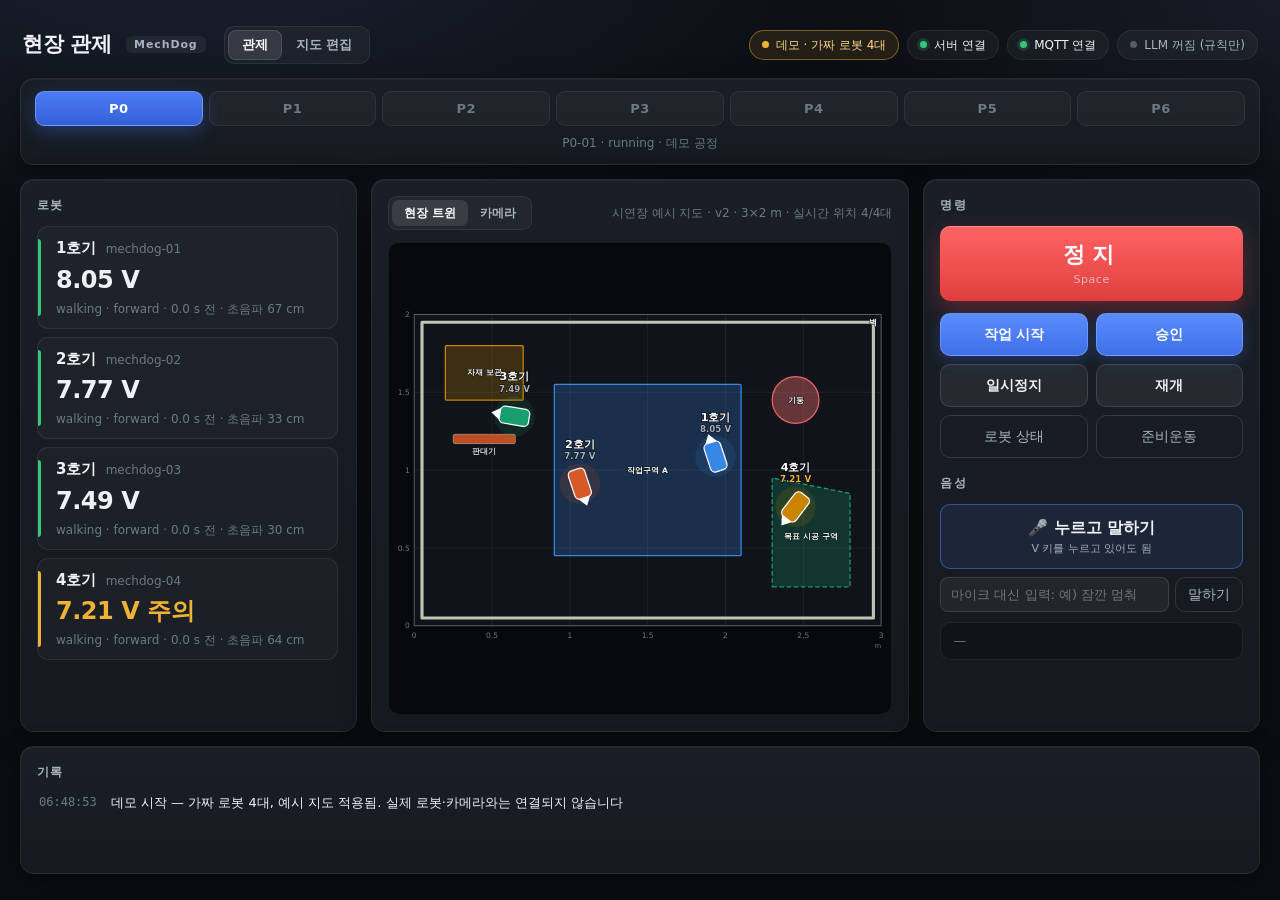
==== index.html @ d0aa349e "MechDog 현장 관제 대시보드 데모 Co-Authored-By: Claude Opus 5.5 <noreply@anthropic.com>" ====
<!doctype html>
<html lang="ko">
<head>
<meta charset="utf-8">
<meta name="viewport" content="width=device-width,initial-scale=1">
<title>MechDog 현장 관제</title>
<link rel="stylesheet" href="style.css">
<style>
.badge.demo { color: #ffd88a; border-color: rgba(240, 178, 50, .45); background: rgba(240, 178, 50, .1); }
.badge.demo::before { background: var(--warn); }
.demo-voice { display: flex; gap: 6px; margin-top: 8px; }
.demo-voice input { flex: 1; min-width: 0; color: var(--text); background: rgba(255, 255, 255, .05); border: 1px solid var(--line-2); border-radius: 8px; padding: 6px 10px; font: inherit; font-size: 13px; }
.demo-voice button { padding: 6px 12px; }
</style>
</head>
<body>

<div id="stage">
<header>
  <div class="head-left">
    <h1>현장 관제 <small>MechDog</small></h1>
    <nav class="modes" role="tablist">
      <button class="mode on" data-mode="monitor" role="tab">관제</button>
      <button class="mode" data-mode="editor" role="tab">지도 편집</button>
    </nav>
  </div>
  <div class="badges">
    <span class="badge demo">데모 · 가짜 로봇 4대</span>
    <span id="wsBadge" class="badge">서버 연결 중</span>
    <span id="mqttBadge" class="badge">MQTT ?</span>
    <span id="llmBadge" class="badge">LLM ?</span>
  </div>
</header>

<section class="stages card">
  <div class="stage-row" id="stages"></div>
  <div id="stageText" class="muted">공정 상태 없음</div>
</section>

<main class="grid">
  <section class="card">
    <h2>로봇</h2>
    <div id="robots" class="robots"></div>
  </section>

  <section class="card view-card">
    <h2>
      <span class="seg" role="tablist"><button class="on" data-view="twin" role="tab">현장 트윈</button><button data-view="cam" role="tab">카메라</button></span>
      <span id="twinInfo" class="twin-info"></span>
      <span class="cam-actions hidden" id="camActions"><button id="camAllOn" class="secondary small-btn">모두 켜기</button><button id="camAllOff" class="secondary small-btn">모두 끄기</button></span>
    </h2>
    <div id="twinView" class="twin-wrap">
      <svg id="twinSvg" aria-label="현장 디지털 트윈"></svg>
      <div id="twinMsg" class="cam-msg hidden"></div>
    </div>
    <div id="camView" class="hidden cam-view">
      <div id="camGrid" class="cam-grid"></div>
      <div class="muted small cam-hint">화면을 누르면 크게 보기 · 다시 누르면 4분할</div>
    </div>
  </section>

  <section class="card controls">
    <h2>명령</h2>
    <button id="btnStop" class="stop">정지<small>Space</small></button>
    <div class="cmds">
      <button data-cmd="start">작업 시작</button>
      <button data-cmd="approve">승인</button>
      <button data-cmd="pause">일시정지</button>
      <button data-cmd="resume">재개</button>
      <button data-cmd="status" class="secondary">로봇 상태</button>
      <button data-cmd="warmup" class="secondary">준비운동</button>
    </div>

    <h2>음성</h2>
    <button id="mic" class="mic">🎤 누르고 말하기<small>V 키를 누르고 있어도 됨</small></button>
    <form id="demoVoice" class="demo-voice"><input id="demoVoiceText" type="text" placeholder="마이크 대신 입력: 예) 잠깐 멈춰" autocomplete="off"><button type="submit" class="secondary">말하기</button></form>
    <div id="heard" class="heard muted">—</div>
    <div id="confirm" class="confirm hidden">
      <div id="confirmText"></div>
      <div class="row">
        <button id="yes">실행</button>
        <button id="no" class="secondary">취소</button>
      </div>
    </div>
  </section>

  <section class="card logcard">
    <h2>기록</h2>
    <ul id="log" class="log"></ul>
  </section>
</main>

<main id="editor" class="editor hidden">
  <!-- 왼쪽: 지도 관리 -->
  <section class="card ed-maps">
    <h2>지도 <button id="mapNew" class="small-btn">+ 새 지도</button></h2>
    <ul id="mapList" class="map-list"></ul>
    <h2 class="mt">버전 <span id="verName" class="muted"></span></h2>
    <ul id="verList" class="ver-list"></ul>
    <div class="ed-actions">
      <button id="mapSave" class="primary-btn">저장 <small>Ctrl+S</small></button>
      <button id="mapApply" class="apply">현재 지도로 적용</button>
    </div>
    <div id="mapStatus" class="muted small status"></div>
  </section>

  <!-- 가운데: 도구 + 캔버스 -->
  <section class="card ed-canvas">
    <div class="toolbar">
      <div class="tools" id="tools">
        <button data-tool="select" class="tool on" title="선택·이동 (S)">선택</button>
        <span class="tsep"></span>
        <button data-tool="work" class="tool" title="작업구역"><i class="sw" style="--c:#3987e5"></i>작업구역</button>
        <button data-tool="material" class="tool" title="자재"><i class="sw" style="--c:#c98500"></i>자재</button>
        <button data-tool="obstacle" class="tool" title="장애물"><i class="sw" style="--c:#e66767"></i>장애물</button>
        <button data-tool="target" class="tool" title="목표 시공 구역"><i class="sw" style="--c:#199e70"></i>목표 시공</button>
        <span class="tsep"></span>
        <button data-tool="wall" class="tool" title="벽·경계선 (선)"><i class="sw line" style="--c:#c3c2b7"></i>벽</button>
        <button data-tool="plank" class="tool" title="판대기 보관 위치"><i class="sw" style="--c:#d95926"></i>판대기</button>
        <button data-tool="robot_start" class="tool" title="로봇 출발 위치"><i class="sw round" style="--c:#9085e9"></i>로봇 출발</button>
      </div>
      <div class="shapes" id="shapes">
        <button data-shape="rect" class="shape on" title="사각형">▭</button>
        <button data-shape="polygon" class="shape" title="다각형 (점 찍고 더블클릭으로 끝)">⬠</button>
        <button data-shape="circle" class="shape" title="원 (가운데에서 끌기)">◯</button>
      </div>
      <div class="tb-right">
        <button id="undo" class="icon-btn" title="되돌리기 (Ctrl+Z)">↶</button>
        <button id="redo" class="icon-btn" title="다시 하기 (Ctrl+Y)">↷</button>
        <label class="snap"><input id="snapOn" type="checkbox" checked> 5 cm 맞춤</label>
      </div>
    </div>
    <div class="canvas-wrap"><svg id="edSvg" aria-label="지도 편집"></svg></div>
    <div class="canvas-foot"><span id="edHint" class="muted small"></span><span id="edCursor" class="muted small coord">—</span></div>
  </section>

  <!-- 오른쪽: 지도 설정·선택 항목·검사 -->
  <section class="card ed-props">
    <h2>지도 설정</h2>
    <div class="form">
      <label>이름 <input id="mName" type="text" maxlength="40"></label>
      <div class="two">
        <label>가로 m <input id="mW" type="number" min="0.2" max="20" step="0.1"></label>
        <label>세로 m <input id="mH" type="number" min="0.2" max="20" step="0.1"></label>
      </div>
      <div class="bg-row">
        <label class="file-btn small-btn"><input id="bgFile" type="file" accept="image/png">배경 PNG</label>
        <button id="bgClear" class="small-btn secondary">배경 없음</button>
        <label class="snap"><input id="bgShow" type="checkbox" checked> 보이기</label>
      </div>
      <div id="bgNote" class="muted small"></div>
    </div>
    <h2 class="mt">선택 항목</h2>
    <div id="propBox" class="form props"><div class="muted small">지도에서 항목을 누르세요</div></div>
    <h2 class="mt">검사 <span id="chkBadge" class="chk"></span></h2>
    <ul id="chkList" class="chk-list"></ul>
  </section>
</main>
</div>

<script src="demo-backend.js"></script>
<script src="map-core.js"></script>
<script src="app.js"></script>
<script src="twin.js"></script>
<script src="editor.js"></script>
</body>
</html>
---- style.css ----
/* 현장 관제 — 첫 버전 배치 그대로, 마감만 다듬음. 한 화면(스크롤 없음)에 모두 보이게 한다. */
:root {
  color-scheme: dark;
  --bg: #0b0d11;
  --card: #151920; --card-hi: #1a1f27; --line: rgba(255, 255, 255, .07); --line-2: rgba(255, 255, 255, .12);
  --text: #eef1f5; --text-2: #a9b2bf; --muted: #6f7886;
  --accent: #5b8cff; --accent-deep: #3f6fe6;
  --ok: #34c77b; --warn: #f0b232; --bad: #f05252; --off: #545c68;
  --radius: 14px; --gap: 14px;
  --shadow: 0 1px 0 rgba(255, 255, 255, .04) inset, 0 10px 30px rgba(0, 0, 0, .35);
}
* { box-sizing: border-box; scrollbar-width: thin; scrollbar-color: rgba(255, 255, 255, .15) transparent; }
html, body { height: 100%; }
/* 화면 크기와 상관없이 전체가 한눈에 보이도록: 1280×880 기준 화면을 창 크기에 맞춰 확대·축소 (app.js fit()) */
#stage { position: absolute; left: 0; top: 0; width: 1280px; height: 880px; transform-origin: 0 0;
  display: flex; flex-direction: column; padding: 16px 20px; gap: var(--gap); }
body { margin: 0; color: var(--text); overflow: hidden;
  background: radial-gradient(1200px 600px at 15% -10%, #1a2232 0%, transparent 60%),
              radial-gradient(900px 500px at 100% 0%, #161b26 0%, transparent 55%), var(--bg);
  font: 14px/1.5 "Pretendard", "Malgun Gothic", "Apple SD Gothic Neo", system-ui, sans-serif;
  -webkit-font-smoothing: antialiased; }
button, select { font: inherit; }
.muted { color: var(--muted); } .small { font-size: 12px; } .hidden { display: none !important; }
.row { display: flex; gap: 8px; align-items: center; margin-top: 10px; flex-wrap: wrap; }

/* ---------- 머리 */
header { display: flex; align-items: center; justify-content: space-between; padding: 0 2px; }
h1 { margin: 0; font-size: 21px; font-weight: 700; letter-spacing: -.02em; }
h1 small { margin-left: 8px; padding: 2px 8px; border-radius: 6px; font-size: 11px; font-weight: 600; letter-spacing: .08em;
  color: var(--text-2); background: rgba(255, 255, 255, .06); vertical-align: 3px; }
.badges { display: flex; gap: 8px; }
.badge { display: inline-flex; align-items: center; gap: 7px; padding: 5px 12px; border-radius: 99px; font-size: 12px;
  color: var(--text-2); background: rgba(255, 255, 255, .04); border: 1px solid var(--line); }
.badge::before { content: ""; width: 7px; height: 7px; border-radius: 50%; background: var(--off); }
.badge.ok { color: var(--text); } .badge.ok::before { background: var(--ok); box-shadow: 0 0 0 3px rgba(52, 199, 123, .18); }
.badge.bad { color: #ffb3b3; border-color: rgba(240, 82, 82, .35); } .badge.bad::before { background: var(--bad); }

/* ---------- 카드 공통 */
.card { background: linear-gradient(180deg, var(--card-hi), var(--card)); border: 1px solid var(--line);
  border-radius: var(--radius); padding: 16px; box-shadow: var(--shadow); min-width: 0; min-height: 0; }
h2 { margin: 0 0 12px; font-size: 12px; font-weight: 700; letter-spacing: .12em; color: var(--text-2);
  display: flex; align-items: center; gap: 10px; }
h2 select { margin-left: auto; letter-spacing: 0; }

/* ---------- 공정 단계 */
.stages { padding: 12px 14px; }
.stage-row { display: grid; grid-template-columns: repeat(7, 1fr); gap: 6px; }
.stage { text-align: center; padding: 7px 0; border-radius: 9px; font-weight: 700; font-size: 13px; letter-spacing: .04em;
  color: var(--muted); background: rgba(255, 255, 255, .03); border: 1px solid var(--line); }
.stage.done { color: var(--text-2); background: rgba(52, 199, 123, .07); border-color: rgba(52, 199, 123, .22); }
.stage.done::after { content: " ✓"; color: var(--ok); }
.stage.now { color: #fff; background: linear-gradient(180deg, #4b7cf5, #3460d6); border-color: rgba(140, 175, 255, .6);
  box-shadow: 0 6px 18px rgba(63, 111, 230, .35); }
#stageText { margin-top: 8px; font-size: 12px; text-align: center; }

/* ---------- 본문: 3열 + 기록 (남은 높이를 모두 씀) */
.grid { flex: 1; min-height: 0; display: grid; gap: var(--gap);
  grid-template-columns: minmax(250px, 1fr) minmax(360px, 1.6fr) minmax(270px, 1fr);
  grid-template-rows: minmax(0, 1fr) 128px; }
.grid > .card { display: flex; flex-direction: column; }
.logcard { grid-column: 1 / -1; }

/* ---------- 로봇 카드 */
.robots { display: flex; flex-direction: column; gap: 8px; overflow-y: auto; min-height: 0; padding-right: 2px; }
.robot { position: relative; padding: 10px 14px 10px 18px; border-radius: 11px; background: rgba(255, 255, 255, .025); border: 1px solid var(--line); }
.robot::before { content: ""; position: absolute; left: 0; top: 12px; bottom: 12px; width: 3px; border-radius: 0 3px 3px 0; background: var(--off); }
.robot.ok::before { background: var(--ok); } .robot.low::before { background: var(--warn); } .robot.bad::before { background: var(--bad); }
.robot.bad { border-color: rgba(240, 82, 82, .45); background: rgba(240, 82, 82, .06); animation: alarm 1.2s ease-in-out infinite; }
@keyframes alarm { 50% { box-shadow: 0 0 0 3px rgba(240, 82, 82, .18); } }
.robot.off { opacity: .55; }
.robot .top { display: flex; justify-content: space-between; align-items: center; font-weight: 700; font-size: 15px; }
.robot .top .muted { font-weight: 500; margin-left: 4px; }
.robot .volt { margin-top: 2px; font-size: 24px; font-weight: 700; letter-spacing: -.02em; font-variant-numeric: tabular-nums; }
.robot.ok .volt { color: var(--text); } .robot.low .volt { color: var(--warn); } .robot.bad .volt { color: var(--bad); }
.robot.off .volt { color: var(--muted); }
.robot .meta { margin-top: 2px; color: var(--muted); font-size: 12px; }
.tag { font-size: 11px; font-weight: 600; padding: 2px 8px; border-radius: 99px; margin-left: 4px; background: rgba(255, 255, 255, .07); color: var(--text-2); }
.tag.estop { background: var(--bad); color: #fff; }

/* ---------- 카메라 4분할 */
.cam-actions { margin-left: auto; display: flex; gap: 6px; letter-spacing: 0; }
.small-btn { padding: 4px 10px; font-size: 12px; border-radius: 8px; }
.cam-grid { flex: 1; min-height: 0; display: grid; gap: 8px; grid-template-columns: 1fr 1fr; grid-template-rows: 1fr 1fr; }
.cam-grid.focus { grid-template-columns: 1fr; grid-template-rows: 1fr; }
.cam-grid.focus .cam-tile:not(.big) { display: none; }
.cam-tile { position: relative; min-height: 0; background: #05070a; border-radius: 10px; overflow: hidden; border: 1px solid var(--line); cursor: zoom-in; }
.cam-tile.big { cursor: zoom-out; }
.cam-tile img { width: 100%; height: 100%; object-fit: contain; display: block; }
.cam-msg { position: absolute; inset: 0; display: grid; place-items: center; color: var(--muted); font-size: 13px; text-align: center; padding: 8px;
  background: repeating-linear-gradient(135deg, transparent 0 14px, rgba(255, 255, 255, .015) 14px 28px); }
.cam-label { position: absolute; left: 8px; top: 8px; display: flex; align-items: center; gap: 6px; padding: 3px 9px; border-radius: 99px;
  font-size: 12px; background: rgba(0, 0, 0, .55); backdrop-filter: blur(4px); }
.cam-dot { width: 7px; height: 7px; border-radius: 50%; background: var(--off); }
.cam-tile.live .cam-dot { background: var(--bad); box-shadow: 0 0 0 3px rgba(240, 82, 82, .25); }
.cam-tile.err .cam-dot { background: var(--warn); }
.cam-toggle { position: absolute; right: 8px; top: 8px; background: rgba(0, 0, 0, .55); }
.cam-hint { margin-top: 8px; }
select { color: var(--text); background: rgba(255, 255, 255, .05); border: 1px solid var(--line-2); border-radius: 8px; padding: 4px 10px; }

/* ---------- 버튼 */
button { color: var(--text); background: rgba(255, 255, 255, .06); border: 1px solid var(--line-2); border-radius: 10px;
  padding: 10px 12px; cursor: pointer; font-weight: 600; transition: background .15s, border-color .15s, transform .05s; }
button:hover { background: rgba(255, 255, 255, .1); border-color: rgba(255, 255, 255, .2); }
button:active { transform: translateY(1px); }
button:focus-visible { outline: 2px solid var(--accent); outline-offset: 2px; }
button.secondary { background: transparent; color: var(--text-2); font-weight: 500; }
button small { display: block; font-size: 11px; font-weight: 500; color: rgba(255, 255, 255, .6); margin-top: 1px; }
.controls { overflow-y: auto; }
.cmds + h2 { margin-top: 16px; }
.stop { width: 100%; padding: 12px; font-size: 22px; font-weight: 800; letter-spacing: .3em; color: #fff; border: 0;
  background: linear-gradient(180deg, #ff6464, #e03e3e); box-shadow: 0 8px 22px rgba(224, 62, 62, .35), 0 1px 0 rgba(255, 255, 255, .25) inset; }
.stop:hover { background: linear-gradient(180deg, #ff7373, #e84848); border: 0; }
.stop small { letter-spacing: .05em; }
.cmds { display: grid; grid-template-columns: 1fr 1fr; gap: 8px; margin-top: 12px; }
.cmds [data-cmd="start"], .cmds [data-cmd="approve"] { color: #fff; border-color: rgba(140, 175, 255, .5);
  background: linear-gradient(180deg, var(--accent), var(--accent-deep)); box-shadow: 0 4px 14px rgba(63, 111, 230, .3); }
.cmds [data-cmd="start"]:hover, .cmds [data-cmd="approve"]:hover { background: linear-gradient(180deg, #6b98ff, #4a79ee); }
.mic { width: 100%; padding: 11px; font-size: 16px; background: rgba(91, 140, 255, .1); border-color: rgba(91, 140, 255, .45); }
.mic.on { color: #fff; background: linear-gradient(180deg, var(--accent), var(--accent-deep)); animation: listen 1.2s ease-in-out infinite; }
@keyframes listen { 50% { box-shadow: 0 0 0 5px rgba(91, 140, 255, .2); } }
.heard { margin-top: 10px; min-height: 38px; padding: 8px 12px; border-radius: 10px; background: rgba(0, 0, 0, .25); border: 1px solid var(--line); font-size: 13px; }
.confirm { margin-top: 10px; padding: 12px; border-radius: 11px; background: rgba(240, 178, 50, .08); border: 1px solid rgba(240, 178, 50, .45); }
.confirm .row button { flex: 1; }
#yes { color: #fff; border-color: rgba(52, 199, 123, .6); background: linear-gradient(180deg, #3bd286, #26a865); }

/* ---------- 기록 */
.logcard h2 { margin-bottom: 8px; }
.log { list-style: none; margin: 0; padding: 0; overflow-y: auto; min-height: 0; font-size: 13px; }
.log li { display: flex; gap: 14px; padding: 4px 2px; border-bottom: 1px solid var(--line); }
.log li:last-child { border-bottom: 0; }
.log .t { color: var(--muted); font-family: "Cascadia Mono", Consolas, monospace; font-size: 12px; flex: none; }
.log .warn { color: var(--warn); } .log .alarm { color: #ff8a8a; font-weight: 700; } .log .voice { color: #a9c3ff; }

@media (prefers-reduced-motion: reduce) { * { animation: none !important; transition: none !important; } }

/* ---------- 머리: 모드 전환 */
.head-left { display: flex; align-items: center; gap: 18px; }
.modes { display: inline-flex; padding: 3px; border-radius: 10px; background: rgba(255, 255, 255, .04); border: 1px solid var(--line); }
.mode { padding: 5px 14px; border: 0; border-radius: 8px; background: transparent; color: var(--text-2); font-size: 13px; }
.mode:hover { background: rgba(255, 255, 255, .06); border: 0; }
.mode.on { color: #fff; background: rgba(255, 255, 255, .1); box-shadow: 0 0 0 1px var(--line-2) inset; }

/* ---------- 관제: 현장 트윈 / 카메라 */
.view-card h2 { gap: 12px; }
.seg { display: inline-flex; padding: 3px; border-radius: 9px; background: rgba(255, 255, 255, .04); border: 1px solid var(--line); letter-spacing: 0; }
.seg button { padding: 4px 12px; border: 0; border-radius: 7px; background: transparent; color: var(--text-2); font-size: 12px; font-weight: 600; }
.seg button:hover { border: 0; background: rgba(255, 255, 255, .06); }
.seg button.on { color: #fff; background: rgba(255, 255, 255, .1); }
.twin-info { margin-left: auto; color: var(--muted); font-weight: 500; letter-spacing: 0; font-size: 12px; }
.twin-wrap, .cam-view { position: relative; flex: 1; min-height: 0; display: flex; flex-direction: column; }
.twin-wrap { border-radius: 11px; background: #07090d; border: 1px solid var(--line); }
#twinSvg { width: 100%; height: 100%; display: block; }
.cam-msg small { display: block; margin-top: 4px; color: var(--muted); }

/* ---------- 지도 그리기 공통 (map-core.js) */
.mc-field { fill: #10141a; stroke: rgba(255, 255, 255, .35); stroke-width: 6; }
.mc-g1 { stroke: rgba(255, 255, 255, .045); stroke-width: 2; } .mc-g5 { stroke: rgba(255, 255, 255, .13); stroke-width: 3; }
.mc-axis { fill: var(--muted); }
.mc-it .mc-area { fill: var(--c); fill-opacity: .24; stroke: var(--c); stroke-width: 8; }
.mc-target .mc-area { stroke-dasharray: 30 16; }
.mc-obstacle .mc-area { fill-opacity: .4; }
.mc-wall { fill: none; stroke: var(--c); stroke-linecap: round; stroke-linejoin: round; }
.mc-hit { fill: none; stroke: transparent; stroke-width: 80; }
.mc-plank { fill: var(--c); fill-opacity: .85; stroke: #fff; stroke-opacity: .5; stroke-width: 4; }
.mc-start-ring { fill: none; stroke: var(--c); stroke-width: 6; stroke-dasharray: 18 12; }
.mc-start { fill: var(--c); fill-opacity: .6; }
.mc-label { fill: #fff; font-weight: 700; pointer-events: none; paint-order: stroke; stroke: rgba(0, 0, 0, .75); stroke-width: 7; }
.mc-sel .mc-area, .mc-sel .mc-plank, .mc-sel .mc-start-ring { stroke: #fff; stroke-width: 12; }
.mc-sel .mc-wall { stroke: #fff; }

/* 트윈 로봇 */
.tw-halo { fill: var(--c); fill-opacity: .14; }
.tw-body { fill: var(--c); stroke: #fff; stroke-width: 8; }
.tw-head { fill: #fff; }
.tw-robot.ghost .tw-body { fill-opacity: .2; stroke: var(--c); stroke-dasharray: 16 12; }
.tw-robot.ghost .tw-head { fill: var(--c); opacity: .5; }
.tw-estop { fill: none; stroke: var(--bad); stroke-width: 14; animation: alarm-ring 1s ease-in-out infinite; }
@keyframes alarm-ring { 50% { stroke-opacity: .3; } }
.tw-name { fill: #fff; font-weight: 700; paint-order: stroke; stroke: rgba(0, 0, 0, .8); stroke-width: 8; }
.tw-sub { fill: var(--text-2); paint-order: stroke; stroke: rgba(0, 0, 0, .8); stroke-width: 7; }
.tw-sub.low { fill: var(--warn); } .tw-sub.bad { fill: var(--bad); } .tw-sub.off { fill: var(--muted); }

/* ---------- 지도 편집 (3열) */
.editor { flex: 1; min-height: 0; display: grid; gap: var(--gap); grid-template-columns: 230px minmax(0, 1fr) 250px; }
.editor .card { display: flex; flex-direction: column; overflow: hidden; }
.editor h2 .small-btn { margin-left: auto; letter-spacing: 0; }
.editor h2.mt { margin-top: 14px; }
.map-list, .ver-list, .chk-list { list-style: none; margin: 0; padding: 0; overflow-y: auto; min-height: 0; }
.map-list { max-height: 30%; }
.ver-list { flex: 1; }
.map-list li, .ver-list li { padding: 7px 9px; border-radius: 8px; cursor: pointer; border: 1px solid transparent; }
.map-list li:hover, .ver-list li:hover { background: rgba(255, 255, 255, .04); }
.map-list li.on, .ver-list li.on { background: rgba(91, 140, 255, .14); border-color: rgba(91, 140, 255, .35); }
.mname { display: block; font-weight: 600; font-size: 13px; }
.mmeta { font-size: 11px; color: var(--muted); }
.live { color: var(--ok); font-weight: 700; }
.ver-list li { display: grid; grid-template-columns: auto 1fr auto; gap: 0 8px; font-size: 12px; align-items: baseline; }
.ver-list .vt { color: var(--muted); }
.ver-list .vn { grid-column: 1 / -1; color: var(--text-2); font-size: 11px; white-space: nowrap; overflow: hidden; text-overflow: ellipsis; }
.ver-list li .live { grid-row: 1; grid-column: 3; font-size: 11px; }
.ed-actions { display: grid; grid-template-columns: 1fr; gap: 8px; margin-top: 10px; }
.primary-btn { color: #fff; border-color: rgba(140, 175, 255, .5); background: linear-gradient(180deg, var(--accent), var(--accent-deep)); }
.primary-btn.dirty::after { content: " \25CF"; color: var(--warn); }
.apply { color: #fff; border-color: rgba(52, 199, 123, .6); background: linear-gradient(180deg, #3bd286, #26a865); }
button:disabled { opacity: .45; cursor: not-allowed; }
.status { margin-top: 8px; min-height: 34px; }
.status.bad { color: var(--bad); } .status.ok { color: var(--ok); }

.toolbar { display: flex; align-items: center; gap: 10px; flex-wrap: wrap; margin-bottom: 10px; }
.tools { display: flex; gap: 4px; flex-wrap: wrap; }
.tool { display: inline-flex; align-items: center; gap: 6px; padding: 6px 10px; font-size: 12px; font-weight: 600; background: rgba(255, 255, 255, .04); }
.tool.on { color: #fff; border-color: var(--accent); background: rgba(91, 140, 255, .22); }
.tsep { width: 1px; align-self: stretch; background: var(--line-2); margin: 2px 2px; }
.sw { display: inline-block; width: 11px; height: 11px; border-radius: 3px; background: var(--c); flex: none; }
.sw.line { height: 3px; border-radius: 2px; } .sw.round { border-radius: 50%; }
.shapes { display: inline-flex; gap: 3px; padding: 3px; border-radius: 9px; background: rgba(255, 255, 255, .04); border: 1px solid var(--line); }
.shapes.disabled { opacity: .35; pointer-events: none; }
.shape { padding: 3px 9px; border: 0; background: transparent; font-size: 15px; line-height: 1.2; }
.shape.on { background: rgba(255, 255, 255, .12); }
.tb-right { margin-left: auto; display: flex; align-items: center; gap: 6px; }
.icon-btn { padding: 4px 10px; font-size: 15px; line-height: 1.2; }
.snap { display: inline-flex; align-items: center; gap: 5px; font-size: 12px; color: var(--text-2); cursor: pointer; }
.canvas-wrap { flex: 1; min-height: 0; border-radius: 11px; background: #07090d; border: 1px solid var(--line); }
#edSvg { width: 100%; height: 100%; display: block; user-select: none; touch-action: none; }
#edSvg.drawing { cursor: crosshair; }
.ed-handle { fill: #fff; stroke: var(--accent); stroke-width: 8; cursor: grab; }
.ed-draft rect, .ed-draft circle:not(.ed-pt), .ed-draft polygon, .ed-draft polyline { fill: var(--c); fill-opacity: .18; stroke: var(--c); stroke-width: 8; stroke-dasharray: 20 12; }
.ed-draft polyline { fill: none; }
.ed-pt { fill: #fff; }
.ed-size { fill: #fff; font-weight: 700; paint-order: stroke; stroke: #000; stroke-width: 6; }
.canvas-foot { display: flex; justify-content: space-between; gap: 10px; margin-top: 8px; }
.coord { font-variant-numeric: tabular-nums; white-space: nowrap; }

.form { display: flex; flex-direction: column; gap: 8px; font-size: 12px; color: var(--text-2); }
.form label { display: flex; flex-direction: column; gap: 3px; }
.form input, .form select { color: var(--text); background: rgba(255, 255, 255, .05); border: 1px solid var(--line-2); border-radius: 7px; padding: 5px 8px; font: inherit; font-size: 13px; width: 100%; }
.two { display: grid; grid-template-columns: 1fr 1fr; gap: 8px; }
.bg-row { display: flex; align-items: center; gap: 6px; flex-wrap: wrap; }
.file-btn { cursor: pointer; display: inline-block; border: 1px dashed rgba(91, 140, 255, .55); background: rgba(91, 140, 255, .1); color: var(--text); font-weight: 600; }
.file-btn input { display: none; }
.prop-kind { display: flex; align-items: center; gap: 7px; font-weight: 700; color: var(--text); font-size: 13px; }
.danger { color: #ffb3b3; border-color: rgba(240, 82, 82, .45); background: rgba(240, 82, 82, .08); align-self: flex-start; }
.chk { margin-left: auto; padding: 1px 8px; border-radius: 99px; font-size: 11px; letter-spacing: 0; }
.chk.ok { background: rgba(52, 199, 123, .18); color: var(--ok); }
.chk.warn { background: rgba(240, 178, 50, .16); color: var(--warn); }
.chk.bad { background: rgba(240, 82, 82, .18); color: var(--bad); }
.chk-list { flex: 1; font-size: 12px; }
.chk-list li { padding: 5px 2px 5px 18px; position: relative; border-bottom: 1px solid var(--line); }
.chk-list li::before { position: absolute; left: 2px; }
.chk-list li.bad { color: #ff9a9a; } .chk-list li.bad::before { content: "\2715"; }
.chk-list li.warn { color: var(--warn); } .chk-list li.warn::before { content: "!"; left: 5px; }
.chk-list li.ok { color: var(--ok); } .chk-list li.ok::before { content: "\2713"; }
.chk-list li.link { cursor: pointer; } .chk-list li.link:hover { text-decoration: underline; }
.form .bg-row label.snap { flex-direction: row; }
.form input[type=checkbox] { width: auto; }
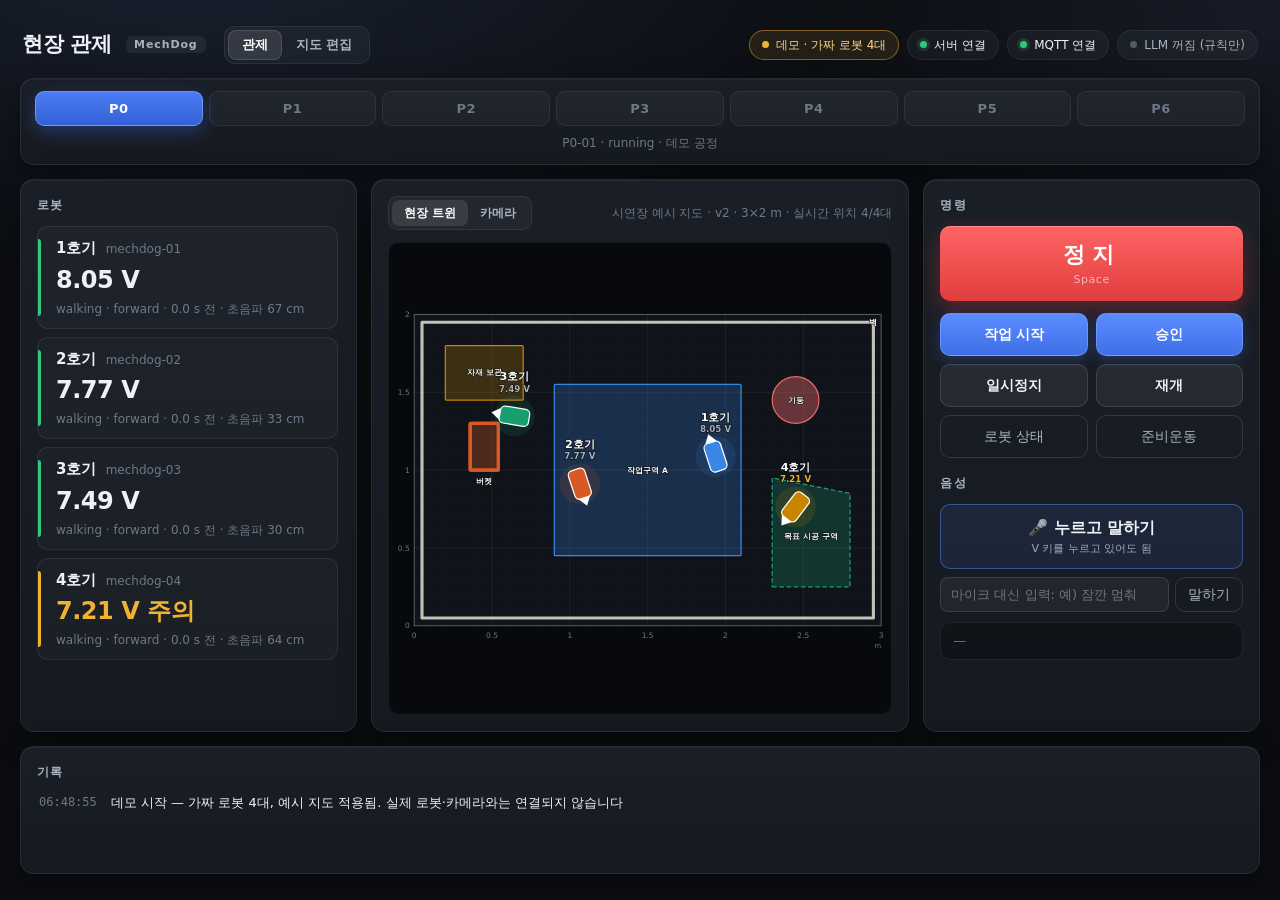
==== commit ca491ffc: "판대기 → 버켓 (위에서 본 U 자, 입구 방향·폭) Co-Authored-By: Claude Opus 5.5 <noreply@anthropic.com>" ====
--- a/index.html
+++ b/index.html
@@ -116,7 +116,7 @@
         <button data-tool="target" class="tool" title="목표 시공 구역"><i class="sw" style="--c:#199e70"></i>목표 시공</button>
         <span class="tsep"></span>
         <button data-tool="wall" class="tool" title="벽·경계선 (선)"><i class="sw line" style="--c:#c3c2b7"></i>벽</button>
-        <button data-tool="plank" class="tool" title="판대기 보관 위치"><i class="sw" style="--c:#d95926"></i>판대기</button>
+        <button data-tool="bucket" class="tool" title="버켓 보관 위치 (입구 방향 포함)"><i class="sw" style="--c:#d95926"></i>버켓</button>
         <button data-tool="robot_start" class="tool" title="로봇 출발 위치"><i class="sw round" style="--c:#9085e9"></i>로봇 출발</button>
       </div>
       <div class="shapes" id="shapes">
--- a/style.css
+++ b/style.css
@@ -161,11 +161,12 @@
 .mc-obstacle .mc-area { fill-opacity: .4; }
 .mc-wall { fill: none; stroke: var(--c); stroke-linecap: round; stroke-linejoin: round; }
 .mc-hit { fill: none; stroke: transparent; stroke-width: 80; }
-.mc-plank { fill: var(--c); fill-opacity: .85; stroke: #fff; stroke-opacity: .5; stroke-width: 4; }
+.mc-bucket-fill { fill: var(--c); fill-opacity: .3; }
+.mc-bucket { fill: none; stroke: var(--c); stroke-width: 22; stroke-linecap: round; stroke-linejoin: round; }
 .mc-start-ring { fill: none; stroke: var(--c); stroke-width: 6; stroke-dasharray: 18 12; }
 .mc-start { fill: var(--c); fill-opacity: .6; }
 .mc-label { fill: #fff; font-weight: 700; pointer-events: none; paint-order: stroke; stroke: rgba(0, 0, 0, .75); stroke-width: 7; }
-.mc-sel .mc-area, .mc-sel .mc-plank, .mc-sel .mc-start-ring { stroke: #fff; stroke-width: 12; }
+.mc-sel .mc-area, .mc-sel .mc-bucket-fill { fill-opacity: .5; } .mc-sel .mc-bucket, .mc-sel .mc-start-ring { stroke: #fff; stroke-width: 12; }
 .mc-sel .mc-wall { stroke: #fff; }
 
 /* 트윈 로봇 */
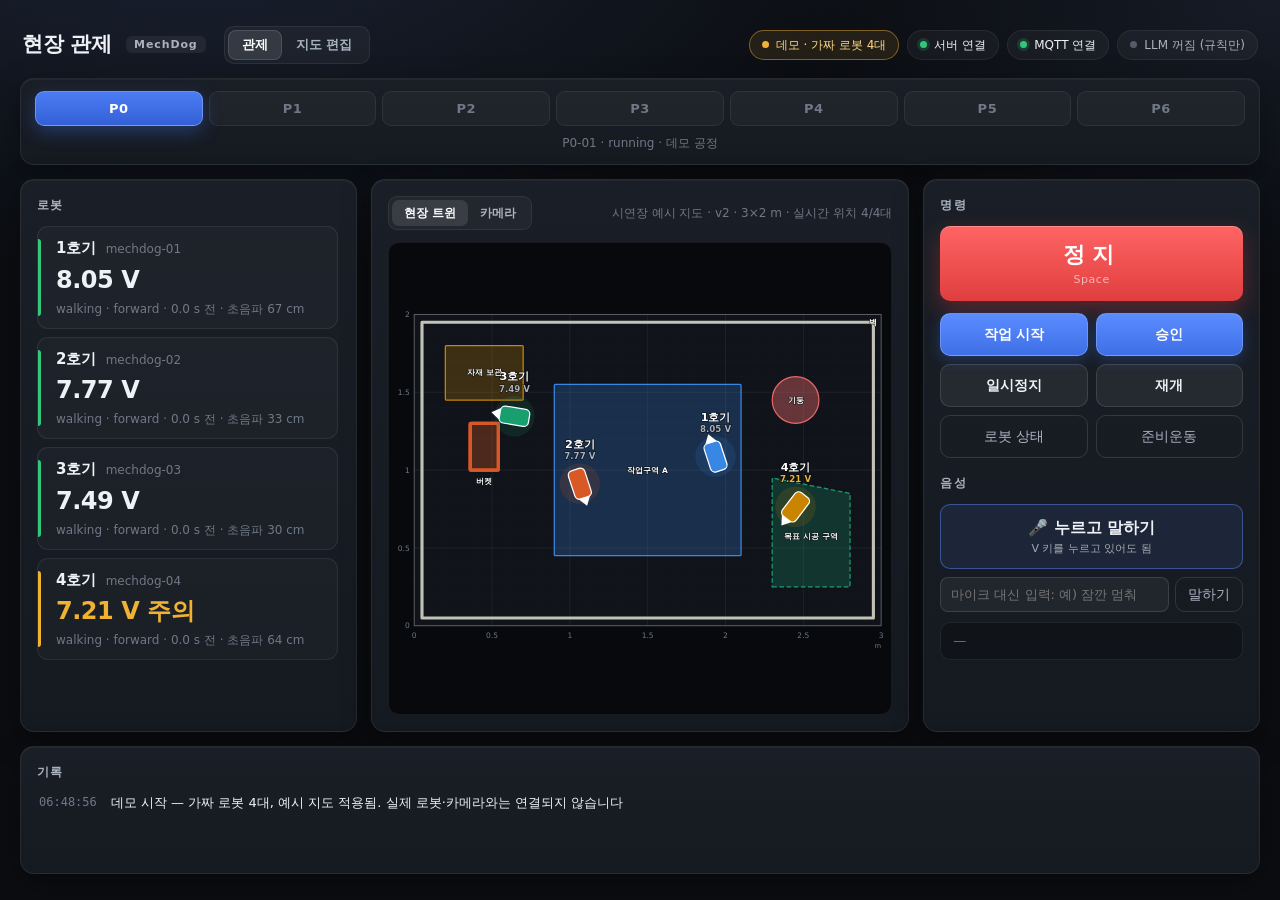
==== commit 2647e730: "캐시 갱신용 버전 표시 Co-Authored-By: Claude Opus 5.5 <noreply@anthropic.com>" ====
--- a/index.html
+++ b/index.html
@@ -4,7 +4,7 @@
 <meta charset="utf-8">
 <meta name="viewport" content="width=device-width,initial-scale=1">
 <title>MechDog 현장 관제</title>
-<link rel="stylesheet" href="style.css">
+<link rel="stylesheet" href="style.css?v=2">
 <style>
 .badge.demo { color: #ffd88a; border-color: rgba(240, 178, 50, .45); background: rgba(240, 178, 50, .1); }
 .badge.demo::before { background: var(--warn); }
@@ -158,10 +158,10 @@
 </main>
 </div>
 
-<script src="demo-backend.js"></script>
-<script src="map-core.js"></script>
-<script src="app.js"></script>
-<script src="twin.js"></script>
-<script src="editor.js"></script>
+<script src="demo-backend.js?v=2"></script>
+<script src="map-core.js?v=2"></script>
+<script src="app.js?v=2"></script>
+<script src="twin.js?v=2"></script>
+<script src="editor.js?v=2"></script>
 </body>
 </html>
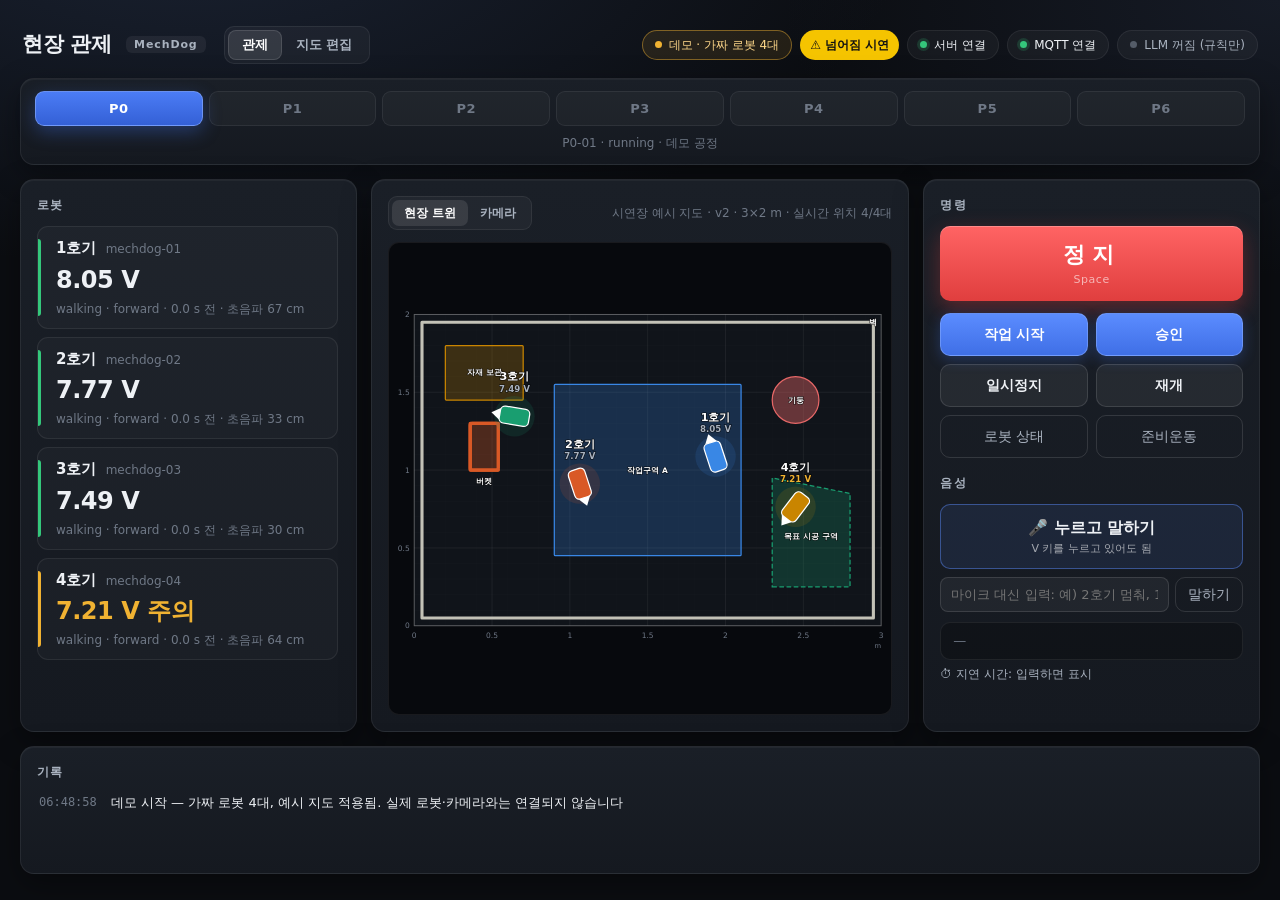
==== commit c8cd1da5: "11-18: 로봇별 음성 명령, 지연 표시, 넘어짐 경고, 작업 기록 - "2호기 멈춰", "1번 다시 시작", STT 오인식 "1억이" → 그 로봇만 (실제 대시보드와 같은 규칙" ====
--- a/index.html
+++ b/index.html
@@ -4,13 +4,14 @@
 <meta charset="utf-8">
 <meta name="viewport" content="width=device-width,initial-scale=1">
 <title>MechDog 현장 관제</title>
-<link rel="stylesheet" href="style.css?v=2">
+<link rel="stylesheet" href="style.css?v=3">
 <style>
 .badge.demo { color: #ffd88a; border-color: rgba(240, 178, 50, .45); background: rgba(240, 178, 50, .1); }
 .badge.demo::before { background: var(--warn); }
 .demo-voice { display: flex; gap: 6px; margin-top: 8px; }
 .demo-voice input { flex: 1; min-width: 0; color: var(--text); background: rgba(255, 255, 255, .05); border: 1px solid var(--line-2); border-radius: 8px; padding: 6px 10px; font: inherit; font-size: 13px; }
 .demo-voice button { padding: 6px 12px; }
+.demo-fall { padding: 4px 10px; font-size: 12px; font-weight: 700; color: #111; background: #f5c400; border: 0; border-radius: 999px; cursor: pointer; }
 </style>
 </head>
 <body>
@@ -26,11 +27,25 @@
   </div>
   <div class="badges">
     <span class="badge demo">데모 · 가짜 로봇 4대</span>
+    <button id="demoFall" class="demo-fall" title="3호기를 6초 동안 넘어진 상태로 만든다">⚠ 넘어짐 시연</button>
     <span id="wsBadge" class="badge">서버 연결 중</span>
     <span id="mqttBadge" class="badge">MQTT ?</span>
     <span id="llmBadge" class="badge">LLM ?</span>
   </div>
 </header>
+
+<div id="fallAlert" class="fall-alert hidden" role="alert" aria-live="assertive">
+  <svg class="fall-sign" viewBox="0 0 100 88" aria-hidden="true">
+    <path d="M50 4 L96 84 H4 Z" fill="#f5c400" stroke="#111" stroke-width="7" stroke-linejoin="round"/>
+    <rect x="45" y="30" width="10" height="30" rx="3" fill="#111"/>
+    <circle cx="50" cy="71" r="6" fill="#111"/>
+  </svg>
+  <div class="fall-body">
+    <div class="fall-title">WARNING</div>
+    <div id="fallText" class="fall-text">로봇 넘어짐</div>
+  </div>
+  <button id="fallAck" class="fall-ack">확인</button>
+</div>
 
 <section class="stages card">
   <div class="stage-row" id="stages"></div>
@@ -73,8 +88,9 @@
 
     <h2>음성</h2>
     <button id="mic" class="mic">🎤 누르고 말하기<small>V 키를 누르고 있어도 됨</small></button>
-    <form id="demoVoice" class="demo-voice"><input id="demoVoiceText" type="text" placeholder="마이크 대신 입력: 예) 잠깐 멈춰" autocomplete="off"><button type="submit" class="secondary">말하기</button></form>
+    <form id="demoVoice" class="demo-voice"><input id="demoVoiceText" type="text" placeholder="마이크 대신 입력: 예) 2호기 멈춰, 1번 다시 시작" autocomplete="off"><button type="submit" class="secondary">말하기</button></form>
     <div id="heard" class="heard muted">—</div>
+    <div id="latency" class="latency" title="입력한 순간부터 결과까지 걸린 시간 (데모는 STT 없이 글자 입력)">⏱ 지연 시간: 입력하면 표시</div>
     <div id="confirm" class="confirm hidden">
       <div id="confirmText"></div>
       <div class="row">
@@ -158,10 +174,10 @@
 </main>
 </div>
 
-<script src="demo-backend.js?v=2"></script>
-<script src="map-core.js?v=2"></script>
-<script src="app.js?v=2"></script>
-<script src="twin.js?v=2"></script>
-<script src="editor.js?v=2"></script>
+<script src="demo-backend.js?v=3"></script>
+<script src="map-core.js?v=3"></script>
+<script src="app.js?v=3"></script>
+<script src="twin.js?v=3"></script>
+<script src="editor.js?v=3"></script>
 </body>
 </html>
--- a/style.css
+++ b/style.css
@@ -254,3 +254,25 @@
 .chk-list li.link { cursor: pointer; } .chk-list li.link:hover { text-decoration: underline; }
 .form .bg-row label.snap { flex-direction: row; }
 .form input[type=checkbox] { width: auto; }
+
+/* 음성 지연 측정 */
+.latency { margin-top: 6px; font-size: 12px; color: var(--text-2); font-variant-numeric: tabular-nums; line-height: 1.45; }
+.latency b { color: var(--text); font-size: 13px; }
+
+/* ---------------------------------------------------------------- 넘어짐 경고 (WARNING 표지판) */
+.fall-alert { position: absolute; z-index: 50; top: 70px; left: 50%; transform: translateX(-50%);
+  display: flex; align-items: center; gap: 18px; padding: 14px 18px 14px 16px; min-width: 640px; max-width: 1100px;
+  background: #1a1405; border: 3px solid #f5c400; border-radius: 14px; color: #fff;
+  box-shadow: 0 0 0 6px rgba(245, 196, 0, .18), 0 18px 40px rgba(0, 0, 0, .55); animation: fall-pulse 1s ease-in-out infinite; }
+.fall-sign { width: 78px; height: 69px; flex: none; animation: fall-blink 1s steps(2, jump-none) infinite; }
+.fall-body { flex: 1; min-width: 0; }
+.fall-title { font-size: 30px; font-weight: 900; letter-spacing: .12em; color: #f5c400; line-height: 1; }
+.fall-text { margin-top: 6px; font-size: 17px; font-weight: 700; }
+.fall-ack { flex: none; padding: 10px 18px; font-size: 15px; font-weight: 800; color: #111; background: #f5c400; border: 0; border-radius: 10px; cursor: pointer; }
+.fall-ack:hover { filter: brightness(1.08); }
+@keyframes fall-pulse { 50% { box-shadow: 0 0 0 12px rgba(245, 196, 0, .08), 0 18px 40px rgba(0, 0, 0, .55); } }
+@keyframes fall-blink { 50% { opacity: .35; } }
+@media (prefers-reduced-motion: reduce) { .fall-alert, .fall-sign { animation: none; } }
+.robot.fallen { border-color: #f5c400; background: rgba(245, 196, 0, .08); }
+.robot.fallen::before { background: #f5c400; }
+.tag.fall { background: #f5c400; color: #111; font-weight: 800; }
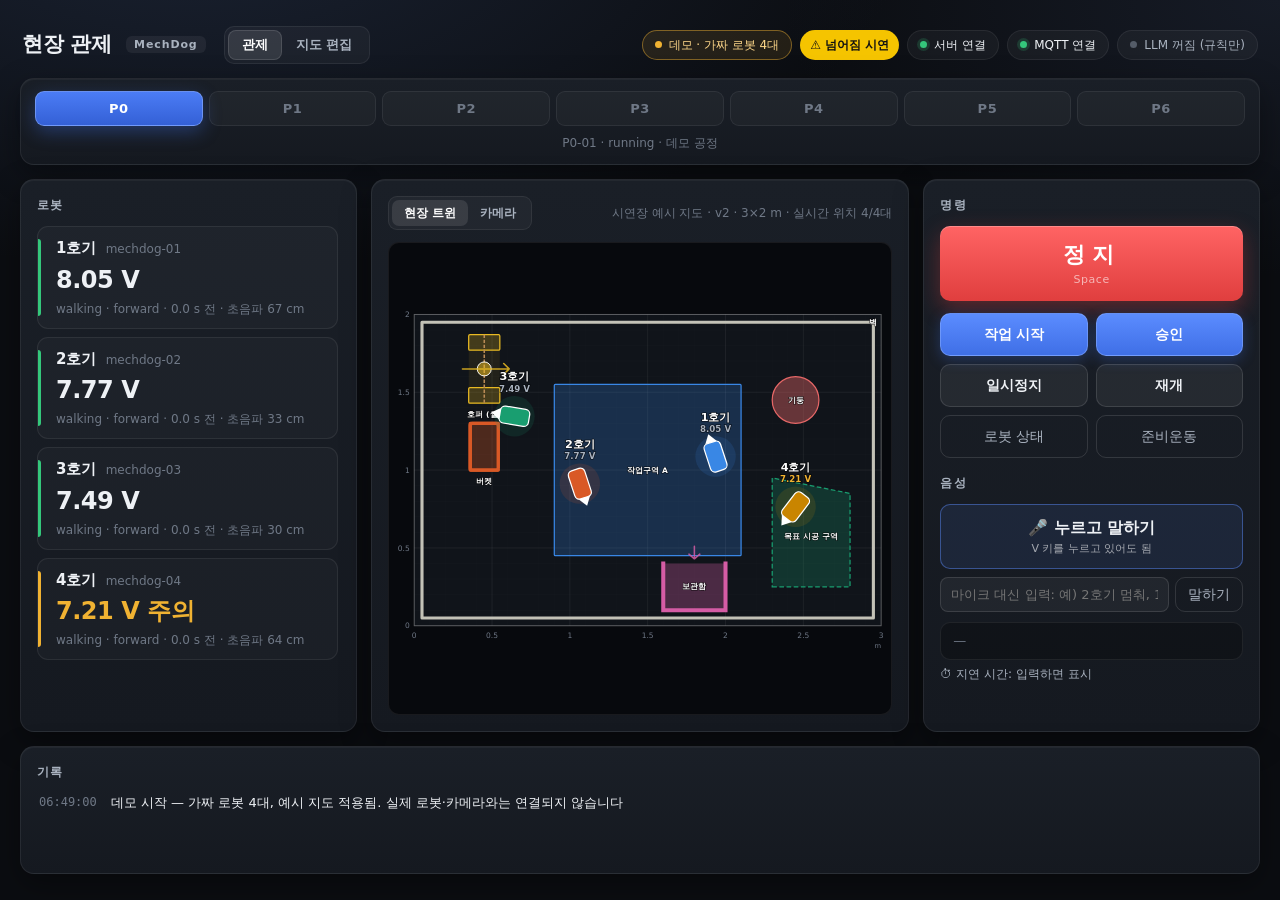
==== commit b0fbd916: "11-20: 지도에 호퍼 · ㄷ 자 보관함 추가 Co-Authored-By: Claude Opus 5.5 <noreply@anthropic.com>" ====
--- a/index.html
+++ b/index.html
@@ -4,7 +4,7 @@
 <meta charset="utf-8">
 <meta name="viewport" content="width=device-width,initial-scale=1">
 <title>MechDog 현장 관제</title>
-<link rel="stylesheet" href="style.css?v=3">
+<link rel="stylesheet" href="style.css?v=4">
 <style>
 .badge.demo { color: #ffd88a; border-color: rgba(240, 178, 50, .45); background: rgba(240, 178, 50, .1); }
 .badge.demo::before { background: var(--warn); }
@@ -133,6 +133,8 @@
         <span class="tsep"></span>
         <button data-tool="wall" class="tool" title="벽·경계선 (선)"><i class="sw line" style="--c:#c3c2b7"></i>벽</button>
         <button data-tool="bucket" class="tool" title="버켓 보관 위치 (입구 방향 포함)"><i class="sw" style="--c:#d95926"></i>버켓</button>
+        <button data-tool="hopper" class="tool" title="호퍼 적재소 (양옆 상자 + 병, 지나가는 방향 포함)"><i class="sw" style="--c:#e8b923"></i>호퍼</button>
+        <button data-tool="storage" class="tool" title="ㄷ 자 보관함 (실어 온 재료를 붓는 곳, 입구 방향 포함)"><i class="sw" style="--c:#d55ca5"></i>보관함</button>
         <button data-tool="robot_start" class="tool" title="로봇 출발 위치"><i class="sw round" style="--c:#9085e9"></i>로봇 출발</button>
       </div>
       <div class="shapes" id="shapes">
@@ -174,10 +176,10 @@
 </main>
 </div>
 
-<script src="demo-backend.js?v=3"></script>
-<script src="map-core.js?v=3"></script>
-<script src="app.js?v=3"></script>
-<script src="twin.js?v=3"></script>
-<script src="editor.js?v=3"></script>
+<script src="demo-backend.js?v=4"></script>
+<script src="map-core.js?v=4"></script>
+<script src="app.js?v=4"></script>
+<script src="twin.js?v=4"></script>
+<script src="editor.js?v=4"></script>
 </body>
 </html>
--- a/style.css
+++ b/style.css
@@ -163,11 +163,16 @@
 .mc-hit { fill: none; stroke: transparent; stroke-width: 80; }
 .mc-bucket-fill { fill: var(--c); fill-opacity: .3; }
 .mc-bucket { fill: none; stroke: var(--c); stroke-width: 22; stroke-linecap: round; stroke-linejoin: round; }
+.mc-ushape { fill: none; stroke: var(--c); stroke-width: 26; stroke-linecap: square; stroke-linejoin: miter; }
+.mc-dir { fill: none; stroke: var(--c); stroke-width: 10; stroke-linecap: round; stroke-linejoin: round; opacity: .85; }
+.mc-hopper-gap { fill: var(--c); fill-opacity: .08; }
+.mc-hopper-bar { stroke: #b98a55; stroke-width: 10; stroke-dasharray: 22 10; }
+.mc-hopper-bottle { fill: var(--c); fill-opacity: .55; stroke: #fff; stroke-width: 6; }
 .mc-start-ring { fill: none; stroke: var(--c); stroke-width: 6; stroke-dasharray: 18 12; }
 .mc-start { fill: var(--c); fill-opacity: .6; }
 .mc-label { fill: #fff; font-weight: 700; pointer-events: none; paint-order: stroke; stroke: rgba(0, 0, 0, .75); stroke-width: 7; }
 .mc-sel .mc-area, .mc-sel .mc-bucket-fill { fill-opacity: .5; } .mc-sel .mc-bucket, .mc-sel .mc-start-ring { stroke: #fff; stroke-width: 12; }
-.mc-sel .mc-wall { stroke: #fff; }
+.mc-sel .mc-wall, .mc-sel .mc-ushape { stroke: #fff; }
 
 /* 트윈 로봇 */
 .tw-halo { fill: var(--c); fill-opacity: .14; }
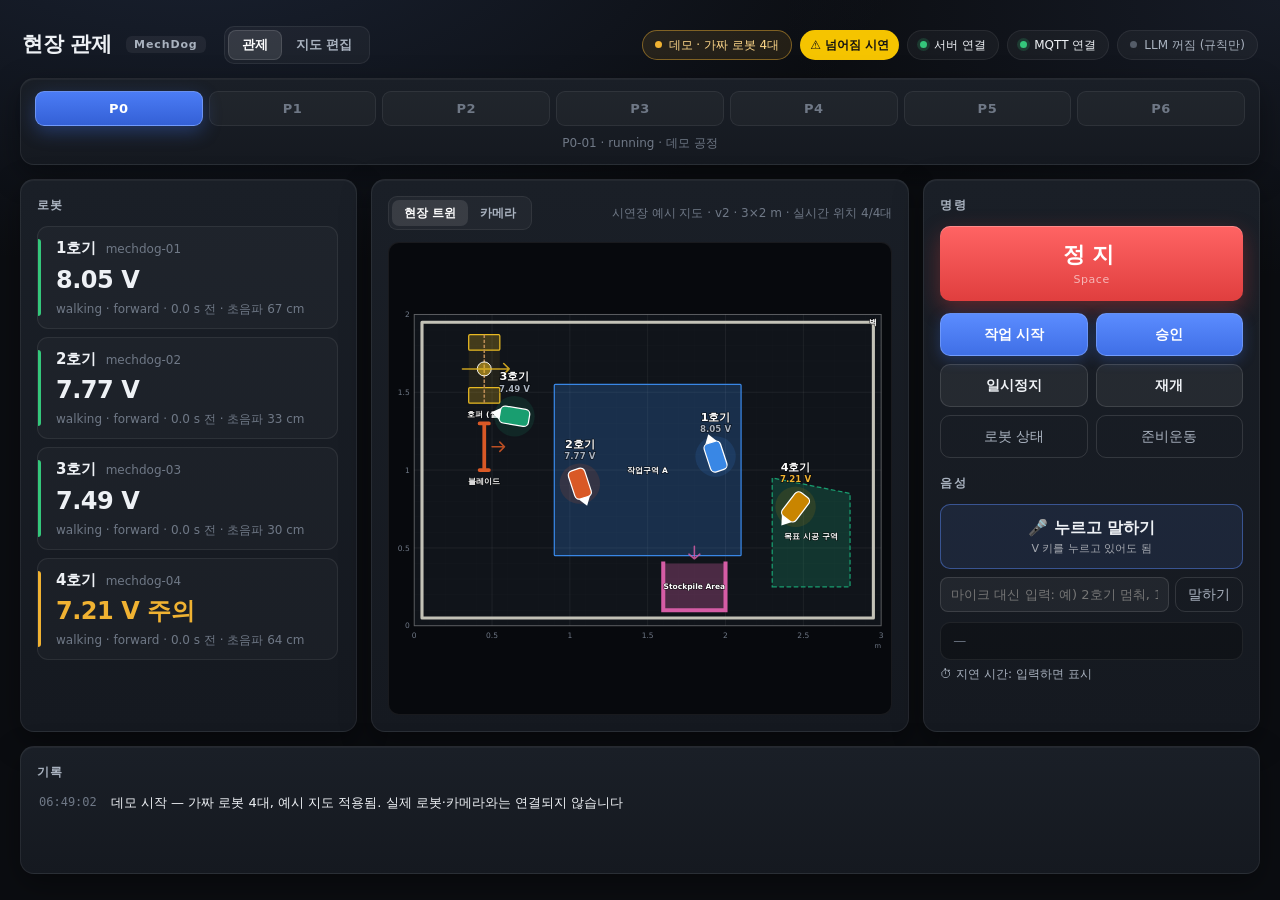
==== commit 60b503ac: "11-20: 버켓 → I 자 블레이드, 보관함 → Stockpile Area, 기둥 제거 Co-Authored-By: Claude Opus 5.5 <noreply@anthropic" ====
--- a/index.html
+++ b/index.html
@@ -4,7 +4,7 @@
 <meta charset="utf-8">
 <meta name="viewport" content="width=device-width,initial-scale=1">
 <title>MechDog 현장 관제</title>
-<link rel="stylesheet" href="style.css?v=4">
+<link rel="stylesheet" href="style.css?v=5">
 <style>
 .badge.demo { color: #ffd88a; border-color: rgba(240, 178, 50, .45); background: rgba(240, 178, 50, .1); }
 .badge.demo::before { background: var(--warn); }
@@ -132,9 +132,9 @@
         <button data-tool="target" class="tool" title="목표 시공 구역"><i class="sw" style="--c:#199e70"></i>목표 시공</button>
         <span class="tsep"></span>
         <button data-tool="wall" class="tool" title="벽·경계선 (선)"><i class="sw line" style="--c:#c3c2b7"></i>벽</button>
-        <button data-tool="bucket" class="tool" title="버켓 보관 위치 (입구 방향 포함)"><i class="sw" style="--c:#d95926"></i>버켓</button>
+        <button data-tool="bucket" class="tool" title="블레이드 (I 자, 미는 방향 포함)"><i class="sw" style="--c:#d95926"></i>블레이드</button>
         <button data-tool="hopper" class="tool" title="호퍼 적재소 (양옆 상자 + 병, 지나가는 방향 포함)"><i class="sw" style="--c:#e8b923"></i>호퍼</button>
-        <button data-tool="storage" class="tool" title="ㄷ 자 보관함 (실어 온 재료를 붓는 곳, 입구 방향 포함)"><i class="sw" style="--c:#d55ca5"></i>보관함</button>
+        <button data-tool="storage" class="tool" title="Stockpile Area: ㄷ 자, 실어 온 재료를 붓는 곳 (입구 방향 포함)"><i class="sw" style="--c:#d55ca5"></i>Stockpile Area</button>
         <button data-tool="robot_start" class="tool" title="로봇 출발 위치"><i class="sw round" style="--c:#9085e9"></i>로봇 출발</button>
       </div>
       <div class="shapes" id="shapes">
@@ -176,10 +176,10 @@
 </main>
 </div>
 
-<script src="demo-backend.js?v=4"></script>
-<script src="map-core.js?v=4"></script>
-<script src="app.js?v=4"></script>
-<script src="twin.js?v=4"></script>
-<script src="editor.js?v=4"></script>
+<script src="demo-backend.js?v=5"></script>
+<script src="map-core.js?v=5"></script>
+<script src="app.js?v=5"></script>
+<script src="twin.js?v=5"></script>
+<script src="editor.js?v=5"></script>
 </body>
 </html>
--- a/style.css
+++ b/style.css
@@ -163,6 +163,8 @@
 .mc-hit { fill: none; stroke: transparent; stroke-width: 80; }
 .mc-bucket-fill { fill: var(--c); fill-opacity: .3; }
 .mc-bucket { fill: none; stroke: var(--c); stroke-width: 22; stroke-linecap: round; stroke-linejoin: round; }
+.mc-blade { fill: none; stroke: var(--c); stroke-width: 24; stroke-linecap: round; }
+.mc-blade-hit { fill: transparent; stroke: none; }
 .mc-ushape { fill: none; stroke: var(--c); stroke-width: 26; stroke-linecap: square; stroke-linejoin: miter; }
 .mc-dir { fill: none; stroke: var(--c); stroke-width: 10; stroke-linecap: round; stroke-linejoin: round; opacity: .85; }
 .mc-hopper-gap { fill: var(--c); fill-opacity: .08; }
@@ -172,7 +174,7 @@
 .mc-start { fill: var(--c); fill-opacity: .6; }
 .mc-label { fill: #fff; font-weight: 700; pointer-events: none; paint-order: stroke; stroke: rgba(0, 0, 0, .75); stroke-width: 7; }
 .mc-sel .mc-area, .mc-sel .mc-bucket-fill { fill-opacity: .5; } .mc-sel .mc-bucket, .mc-sel .mc-start-ring { stroke: #fff; stroke-width: 12; }
-.mc-sel .mc-wall, .mc-sel .mc-ushape { stroke: #fff; }
+.mc-sel .mc-wall, .mc-sel .mc-ushape, .mc-sel .mc-blade { stroke: #fff; }
 
 /* 트윈 로봇 */
 .tw-halo { fill: var(--c); fill-opacity: .14; }
